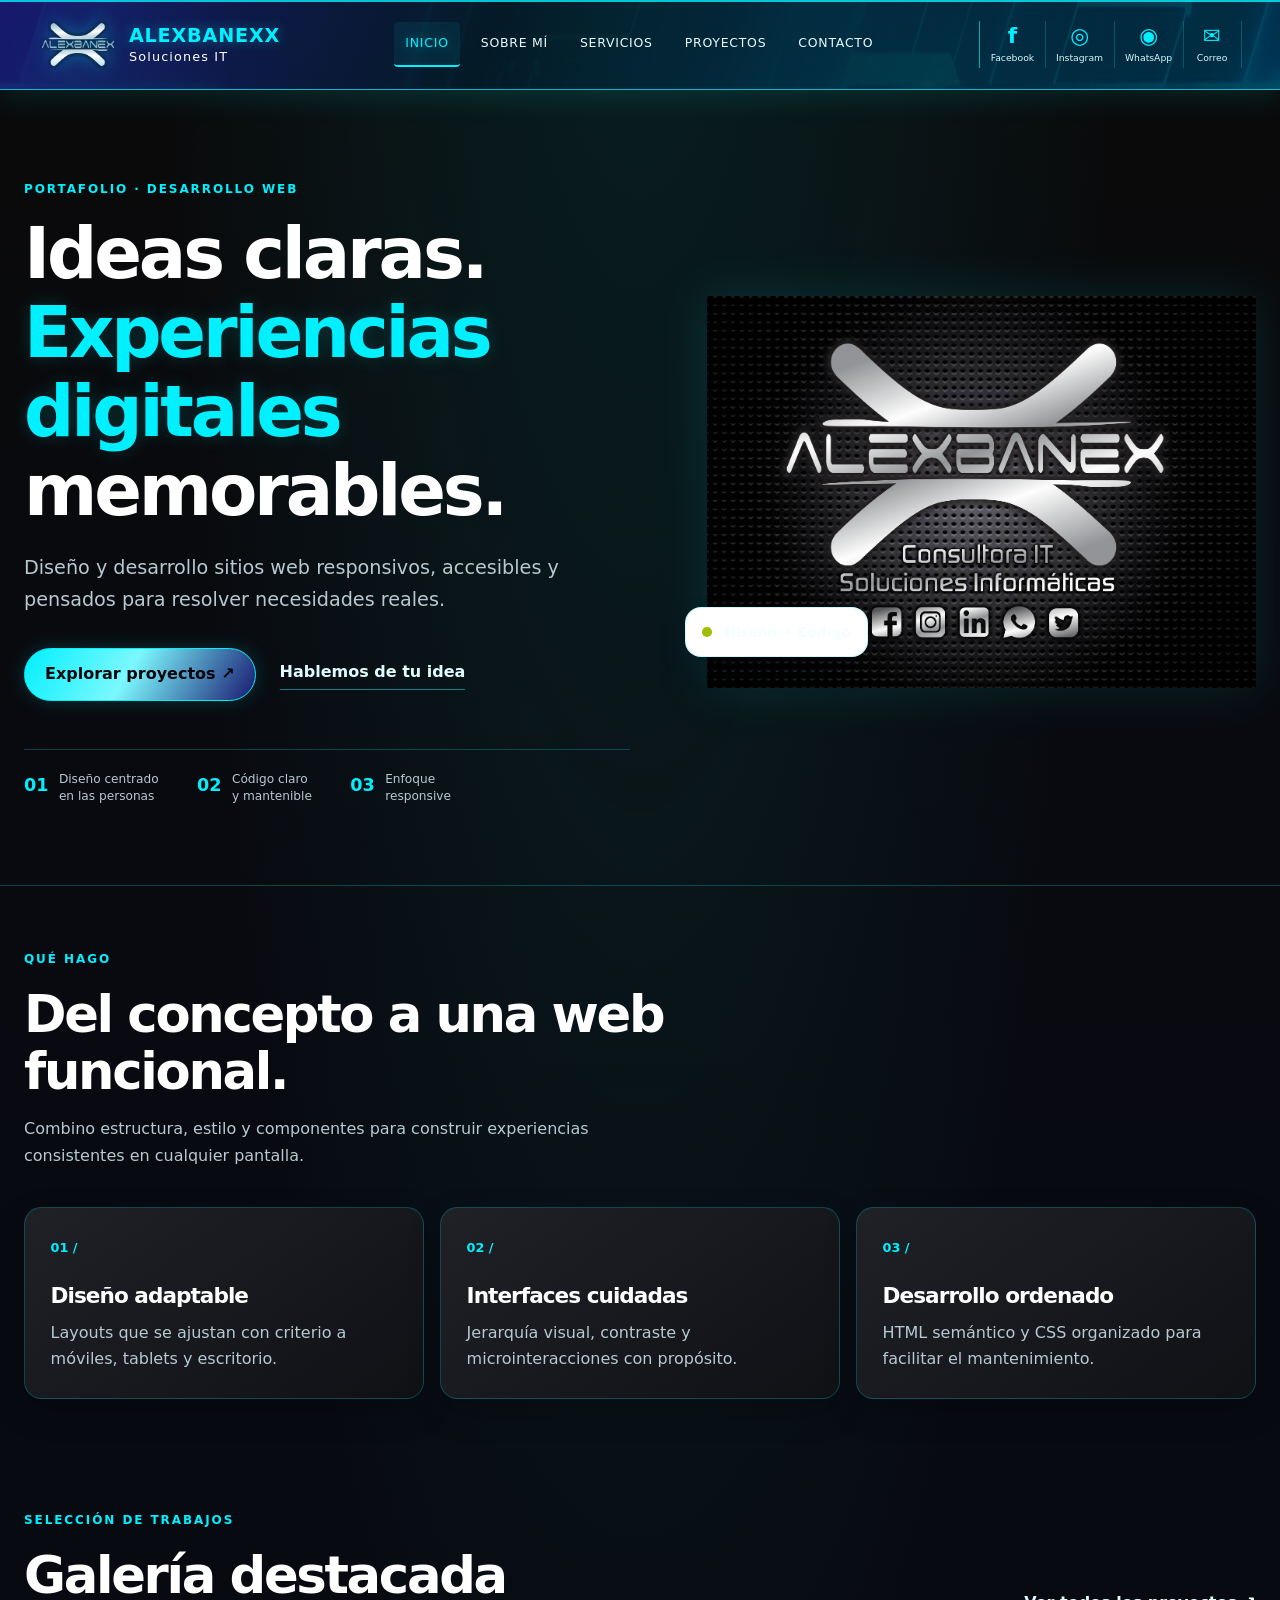
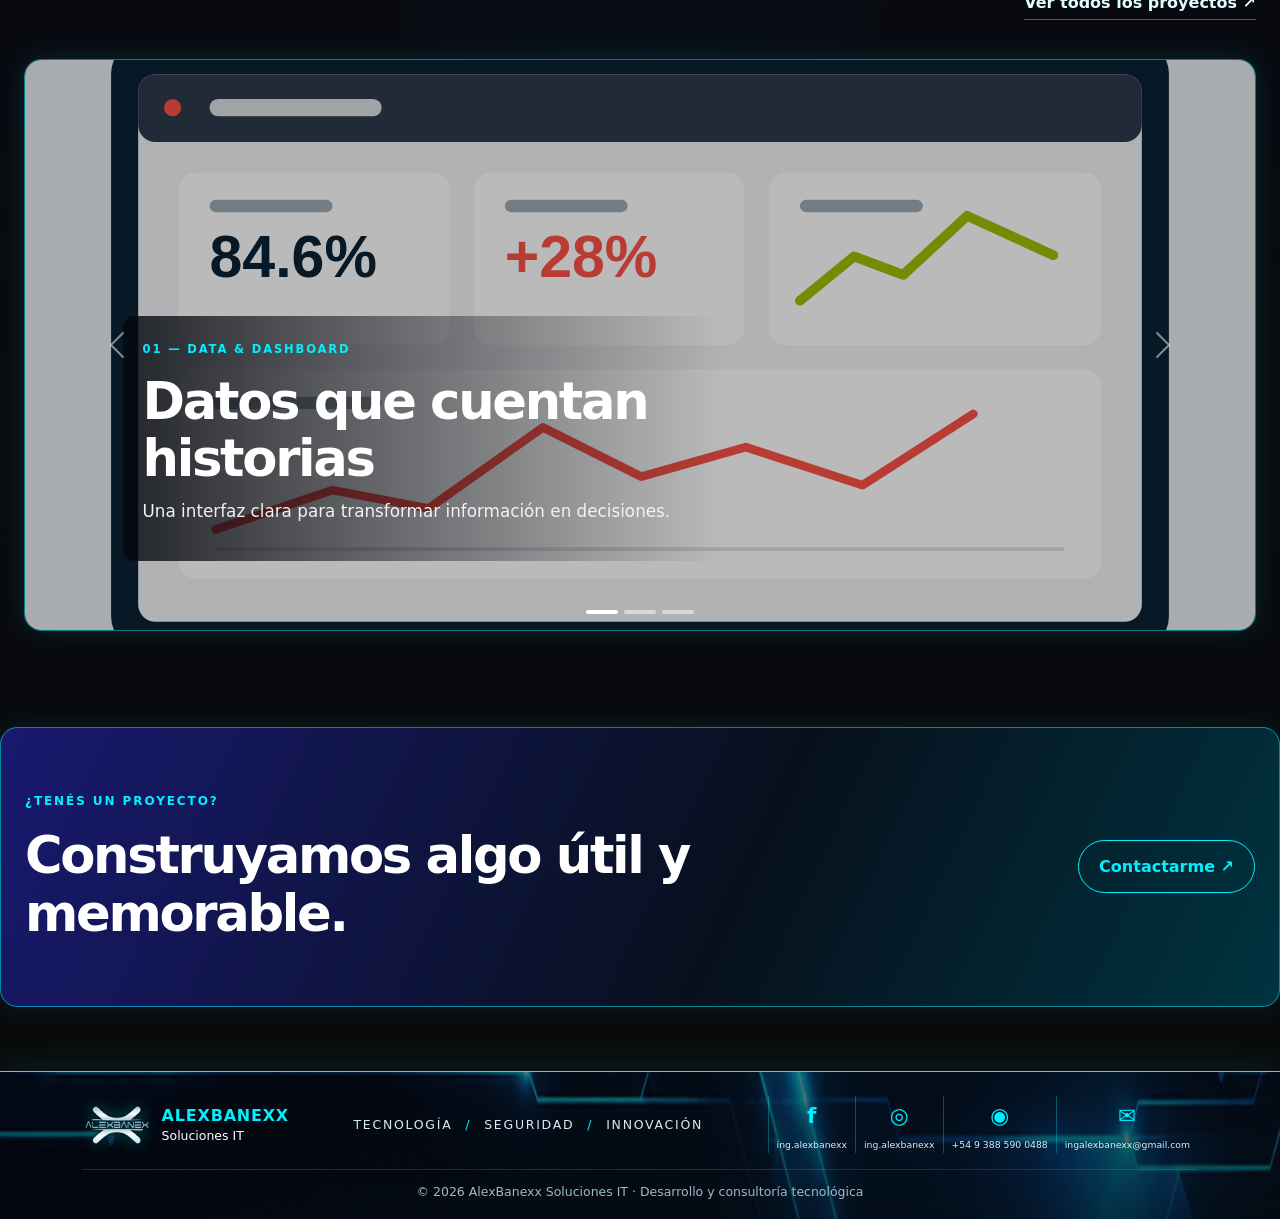
==== index.html @ a8747f6a "Preparacion y revision de archivos para generar ramas de modificaciones" ====
<!doctype html>
<html lang="es">
  <head>
    <meta charset="utf-8" />
    <meta name="viewport" content="width=device-width, initial-scale=1" />
    <meta
      name="description"
      content="AlexBanexx Soluciones IT: desarrollo fullstack, datos, inteligencia artificial, infraestructura y ciberseguridad."
    />
    <title>AlexBanexx Soluciones IT | Portafolio</title>
    <link
      href="https://cdn.jsdelivr.net/npm/bootstrap@5.3.3/dist/css/bootstrap.min.css"
      rel="stylesheet"
    />
    <link rel="icon" type="image/png" href="images/favicon.png" />
    <link rel="stylesheet" href="css/styles.css" />
  </head>
  <body>
    <a class="skip-link" href="#contenido">Saltar al contenido</a>
    <header class="site-header">
      <nav
        class="navbar navbar-expand-xl navbar-dark site-navbar"
        aria-label="Navegación principal"
      >
        <div class="container-fluid header-container">
          <a
            class="navbar-brand brand-lockup"
            href="index.html"
            aria-label="AlexBanexx Soluciones IT, inicio"
          >
            <img
              class="brand-logo"
              src="images/logo-alexbanexx.png"
              alt="Logo AlexBanexx"
            />
            <span class="brand-copy"
              ><strong>AlexBanexx</strong><span>Soluciones IT</span></span
            >
          </a>
          <button
            class="navbar-toggler"
            type="button"
            data-bs-toggle="collapse"
            data-bs-target="#mainNav"
            aria-controls="mainNav"
            aria-expanded="false"
            aria-label="Abrir menú de navegación"
          >
            <span class="navbar-toggler-icon"></span>
          </button>
          <div class="collapse navbar-collapse" id="mainNav">
            <ul class="navbar-nav mx-xl-auto nav-main">
              <li class="nav-item">
                <a class="nav-link active" aria-current="page" href="index.html"
                  >Inicio</a
                >
              </li>
              <li class="nav-item">
                <a class="nav-link" href="pages/sobre-mi.html">Sobre mí</a>
              </li>
              <li class="nav-item">
                <a class="nav-link" href="pages/servicios.html">Servicios</a>
              </li>
              <li class="nav-item">
                <a class="nav-link" href="pages/proyectos.html">Proyectos</a>
              </li>
              <li class="nav-item">
                <a class="nav-link" href="pages/contacto.html">Contacto</a>
              </li>
            </ul>
            <div class="header-social" aria-label="Redes sociales y contacto">
              <a
                href="https://www.facebook.com/ing.alexbanexx"
                target="_blank"
                rel="noopener noreferrer"
                aria-label="Facebook ing.alexbanexx"
                ><span>f</span><small>Facebook</small></a
              >
              <a
                href="https://www.instagram.com/ing.alexbanexx/"
                target="_blank"
                rel="noopener noreferrer"
                aria-label="Instagram ing.alexbanexx"
                ><span>◎</span><small>Instagram</small></a
              >
              <a
                href="https://wa.me/5493885900488"
                target="_blank"
                rel="noopener noreferrer"
                aria-label="WhatsApp +54 9 388 590 0488"
                ><span>◉</span><small>WhatsApp</small></a
              >
              <a
                href="mailto:ingalexbanexx@gmail.com"
                aria-label="Enviar correo a ingalexbanexx@gmail.com"
                ><span>✉</span><small>Correo</small></a
              >
            </div>
          </div>
        </div>
      </nav>
    </header>

    <main id="contenido">
      <section class="hero-grid">
        <div class="hero-copy">
          <p class="eyebrow">PORTAFOLIO · DESARROLLO WEB</p>
          <h1>
            Ideas claras.<br /><span>Experiencias digitales</span> memorables.
          </h1>
          <p class="hero-lead">
            Diseño y desarrollo sitios web responsivos, accesibles y pensados
            para resolver necesidades reales.
          </p>
          <div class="hero-actions">
            <a class="btn btn-accent" href="pages/proyectos.html"
              >Explorar proyectos <span aria-hidden="true">↗</span></a
            >
            <a class="text-link" href="pages/contacto.html"
              >Hablemos de tu idea</a
            >
          </div>
          <div class="hero-stats">
            <div>
              <strong>01</strong
              ><span>Diseño centrado<br />en las personas</span>
            </div>
            <div>
              <strong>02</strong><span>Código claro<br />y mantenible</span>
            </div>
            <div>
              <strong>03</strong><span>Enfoque<br />responsive</span>
            </div>
          </div>
        </div>
        <div class="hero-art">
          <img
            src="./images/ALEXBANEXX.png"
            alt="Ilustración de una computadora con una interfaz web en pantalla"
          />
          <div class="floating-note">
            <span class="note-dot"></span> Diseño + Código
          </div>
        </div>
      </section>

      <section class="section-wrap intro-section">
        <div class="section-heading">
          <p class="eyebrow">QUÉ HAGO</p>
          <h2>Del concepto a una web funcional.</h2>
          <p>
            Combino estructura, estilo y componentes para construir experiencias
            consistentes en cualquier pantalla.
          </p>
        </div>
        <div class="feature-grid">
          <article class="feature-card">
            <span class="feature-number">01 /</span>
            <h3>Diseño adaptable</h3>
            <p>
              Layouts que se ajustan con criterio a móviles, tablets y
              escritorio.
            </p>
          </article>
          <article class="feature-card">
            <span class="feature-number">02 /</span>
            <h3>Interfaces cuidadas</h3>
            <p>
              Jerarquía visual, contraste y microinteracciones con propósito.
            </p>
          </article>
          <article class="feature-card">
            <span class="feature-number">03 /</span>
            <h3>Desarrollo ordenado</h3>
            <p>
              HTML semántico y CSS organizado para facilitar el mantenimiento.
            </p>
          </article>
        </div>
      </section>

      <section class="gallery-section section-wrap">
        <div class="section-heading section-heading-row">
          <div>
            <p class="eyebrow">SELECCIÓN DE TRABAJOS</p>
            <h2>Galería destacada</h2>
          </div>
          <a class="text-link" href="pages/proyectos.html"
            >Ver todos los proyectos ↗</a
          >
        </div>
        <div
          id="projectCarousel"
          class="carousel slide portfolio-carousel"
          data-bs-ride="carousel"
          aria-label="Galería de proyectos"
        >
          <div class="carousel-indicators">
            <button
              type="button"
              data-bs-target="#projectCarousel"
              data-bs-slide-to="0"
              class="active"
              aria-current="true"
              aria-label="Proyecto 1"
            ></button>
            <button
              type="button"
              data-bs-target="#projectCarousel"
              data-bs-slide-to="1"
              aria-label="Proyecto 2"
            ></button>
            <button
              type="button"
              data-bs-target="#projectCarousel"
              data-bs-slide-to="2"
              aria-label="Proyecto 3"
            ></button>
          </div>
          <div class="carousel-inner">
            <div class="carousel-item active">
              <img
                src="images/project-dashboard.svg"
                class="d-block w-100 carousel-art"
                alt="Vista ilustrada de un panel de datos"
              />
              <div class="carousel-caption">
                <span>01 — DATA & DASHBOARD</span>
                <h3>Datos que cuentan historias</h3>
                <p>
                  Una interfaz clara para transformar información en decisiones.
                </p>
              </div>
            </div>
            <div class="carousel-item">
              <img
                src="images/project-commerce.svg"
                class="d-block w-100 carousel-art"
                alt="Vista ilustrada de una tienda digital"
              />
              <div class="carousel-caption">
                <span>02 — E-COMMERCE</span>
                <h3>Una tienda simple y directa</h3>
                <p>Experiencia de compra organizada y adaptable.</p>
              </div>
            </div>
            <div class="carousel-item">
              <img
                src="images/project-institutional.svg"
                class="d-block w-100 carousel-art"
                alt="Vista ilustrada de un sitio institucional"
              />
              <div class="carousel-caption">
                <span>03 — SITIO INSTITUCIONAL</span>
                <h3>Información al alcance</h3>
                <p>Contenido accesible con navegación intuitiva.</p>
              </div>
            </div>
          </div>
          <button
            class="carousel-control-prev"
            type="button"
            data-bs-target="#projectCarousel"
            data-bs-slide="prev"
          >
            <span class="carousel-control-prev-icon" aria-hidden="true"></span
            ><span class="visually-hidden">Anterior</span>
          </button>
          <button
            class="carousel-control-next"
            type="button"
            data-bs-target="#projectCarousel"
            data-bs-slide="next"
          >
            <span class="carousel-control-next-icon" aria-hidden="true"></span
            ><span class="visually-hidden">Siguiente</span>
          </button>
        </div>
      </section>

      <section class="cta-band section-wrap">
        <div>
          <p class="eyebrow">¿TENÉS UN PROYECTO?</p>
          <h2>Construyamos algo útil y memorable.</h2>
        </div>
        <a class="btn btn-light-outline" href="pages/contacto.html"
          >Contactarme <span aria-hidden="true">↗</span></a
        >
      </section>
    </main>
    <footer class="site-footer">
      <div class="footer-circuit" aria-hidden="true"></div>
      <div class="container footer-inner">
        <a class="footer-lockup" href="index.html"
          ><img src="images/logo-alexbanexx.png" alt="" /><span
            ><strong>AlexBanexx</strong><small>Soluciones IT</small></span
          ></a
        >
        <p class="footer-motto">
          TECNOLOGÍA <i>/</i> SEGURIDAD <i>/</i> INNOVACIÓN
        </p>
        <div class="footer-social" aria-label="Redes sociales y contacto">
          <a
            href="https://www.facebook.com/ing.alexbanexx"
            target="_blank"
            rel="noopener noreferrer"
            aria-label="Facebook"
            >f <small>ing.alexbanexx</small></a
          >
          <a
            href="https://www.instagram.com/ing.alexbanexx/"
            target="_blank"
            rel="noopener noreferrer"
            aria-label="Instagram"
            >◎ <small>ing.alexbanexx</small></a
          >
          <a
            href="https://wa.me/5493885900488"
            target="_blank"
            rel="noopener noreferrer"
            aria-label="WhatsApp"
            >◉ <small>+54 9 388 590 0488</small></a
          >
          <a
            href="mailto:ingalexbanexx@gmail.com"
            aria-label="Correo electrónico"
            >✉ <small>ingalexbanexx@gmail.com</small></a
          >
        </div>
        <p class="footer-copy">
          © 2026 AlexBanexx Soluciones IT · Desarrollo y consultoría tecnológica
        </p>
      </div>
    </footer>
    <script src="https://cdn.jsdelivr.net/npm/bootstrap@5.3.3/dist/js/bootstrap.bundle.min.js"></script>
  </body>
</html>
---- css/styles.css ----
/* Pre-entrega Bootstrap + estados interactivos Bootstrap se usa para navbar y componentes; la grilla editorial se conserva en CSS propio. */
:root {
  --ink: #171717;
  --navy: #050505;
  --slate: #292929;
  --accent: #c7c9cc;
  --paper: #f1f1f1;
  --muted: #626262;
  --line: #d2d2d2;
  --white: #fff;
  --radius: 1.25rem;
}
* {
  box-sizing: border-box;
}
html {
  scroll-behavior: smooth;
}
body {
  margin: 0;
  background: var(--paper);
  color: var(--ink);
  font-family:
    Inter,
    system-ui,
    -apple-system,
    "Segoe UI",
    sans-serif;
  line-height: 1.65;
}
a {
  color: inherit;
  text-decoration: none;
  transition:
    color 0.22s ease,
    background-color 0.22s ease,
    border-color 0.22s ease,
    transform 0.22s ease,
    box-shadow 0.22s ease;
}
button,
.btn,
.nav-link,
.project-card,
.feature-card,
.service-card {
  transition:
    color 0.22s ease,
    background-color 0.22s ease,
    border-color 0.22s ease,
    transform 0.22s ease,
    box-shadow 0.22s ease;
}
a:focus-visible,
button:focus-visible,
.btn:focus-visible,
input:focus-visible,
textarea:focus-visible,
select:focus-visible {
  outline: 3px solid var(--accent) !important;
  outline-offset: 4px;
  box-shadow: 0 0 0 0.2rem rgba(190, 192, 195, 0.35) !important;
}
.skip-link {
  position: absolute;
  top: -60px;
  left: 1rem;
  z-index: 2000;
  padding: 0.65rem 1rem;
  background: var(--white);
  color: var(--navy);
  border-radius: 0.5rem;
}
.skip-link:focus {
  top: 1rem;
}
.site-navbar {
  background: var(--navy);
  padding: 0.8rem 0;
  box-shadow: 0 8px 24px rgba(8, 32, 50, 0.12);
}
.brand-mark {
  font-weight: 800;
  letter-spacing: -0.04em;
  color: #fff !important;
  font-size: 1.2rem;
}
.brand-dot {
  display: inline-grid;
  place-items: center;
  width: 2rem;
  height: 2rem;
  margin-right: 0.3rem;
  background: var(--accent);
  border-radius: 0.65rem;
  color: white;
  font-weight: 900;
}
.brand-light {
  font-weight: 400;
  color: #aebdc8;
}
.site-navbar .nav-link {
  color: #d5dee4;
  padding: 0.55rem 0.85rem !important;
  border-radius: 999px;
  font-size: 0.94rem;
}
.site-navbar .nav-link:hover {
  color: #fff;
  background: rgba(255, 255, 255, 0.1);
  transform: translateY(-1px);
}
.site-navbar .nav-link:active {
  background: var(--accent);
  color: #fff;
  transform: scale(0.97);
}
.site-navbar .nav-link.active {
  color: #fff;
  background: rgba(255, 255, 255, 0.13);
}
.navbar-toggler {
  border-color: rgba(255, 255, 255, 0.45);
}
.hero-grid {
  display: grid;
  grid-template-columns: minmax(0, 1.05fr) minmax(280px, 0.95fr);
  gap: clamp(2rem, 6vw, 6rem);
  align-items: center;
  max-width: 1200px;
  margin: auto;
  padding: clamp(3rem, 7vw, 7rem) 1.5rem 5rem;
}
.eyebrow {
  color: var(--accent);
  font-size: 0.75rem;
  letter-spacing: 0.16em;
  font-weight: 800;
  margin: 0 0 1rem;
}
h1,
h2,
h3 {
  font-weight: 750;
  letter-spacing: -0.045em;
  line-height: 1.12;
  color: var(--navy);
}
h1 {
  font-size: clamp(2.7rem, 5.5vw, 5.2rem);
  margin: 0 0 1.35rem;
}
h1 span {
  color: var(--accent);
}
.hero-lead,
.page-lead {
  font-size: clamp(1.05rem, 1.5vw, 1.25rem);
  color: #53616b;
  max-width: 39rem;
}
.hero-actions {
  display: flex;
  align-items: center;
  gap: 1.5rem;
  flex-wrap: wrap;
  margin: 2rem 0 3rem;
}
.btn {
  border-radius: 999px;
  padding: 0.85rem 1.25rem;
  font-weight: 700;
}
.btn-accent {
  background: var(--accent);
  border: 1px solid var(--accent);
  color: #fff;
}
.btn-accent:hover {
  background: var(--navy);
  border-color: var(--navy);
  color: #fff;
  transform: translateY(-2px);
  box-shadow: 0 10px 22px rgba(8, 32, 50, 0.18);
}
.btn-accent:active {
  transform: translateY(1px) scale(0.98);
  background: #d93d35 !important;
  color: #fff !important;
}
.text-link {
  font-weight: 750;
  border-bottom: 1px solid rgba(23, 37, 47, 0.35);
  padding-bottom: 0.2rem;
}
.text-link:hover {
  color: var(--accent);
  border-color: var(--accent);
}
.text-link:active {
  color: var(--navy);
  transform: scale(0.98);
}
.hero-stats {
  display: flex;
  gap: clamp(1rem, 3vw, 2.4rem);
  border-top: 1px solid var(--line);
  padding-top: 1.3rem;
}
.hero-stats div {
  display: flex;
  gap: 0.65rem;
  align-items: flex-start;
}
.hero-stats strong {
  font-size: 1.1rem;
  color: var(--accent);
}
.hero-stats span {
  font-size: 0.76rem;
  line-height: 1.4;
  color: var(--muted);
}
.hero-art {
  position: relative;
}
.hero-art img {
  width: 100%;
  filter: drop-shadow(0 25px 35px rgba(8, 32, 50, 0.12));
}
.floating-note {
  position: absolute;
  bottom: 8%;
  left: -4%;
  background: white;
  border: 1px solid var(--line);
  border-radius: 1rem;
  padding: 0.8rem 1rem;
  box-shadow: 0 12px 30px rgba(8, 32, 50, 0.1);
  font-size: 0.85rem;
  font-weight: 750;
}
.note-dot {
  display: inline-block;
  width: 0.6rem;
  height: 0.6rem;
  border-radius: 50%;
  background: #a1be02;
  margin-right: 0.5rem;
}
.section-wrap {
  max-width: 1200px;
  margin: 0 auto;
  padding: 4rem 1.5rem;
}
.intro-section {
  border-top: 1px solid var(--line);
}
.section-heading {
  max-width: 690px;
  margin-bottom: 2.4rem;
}
.section-heading h2,
.cta-band h2 {
  font-size: clamp(2rem, 4vw, 3.3rem);
  margin-bottom: 1rem;
}
.section-heading > p:last-child {
  color: var(--muted);
  max-width: 38rem;
}
.feature-grid {
  display: grid;
  grid-template-columns: repeat(3, minmax(0, 1fr));
  gap: 1rem;
}
.feature-card,
.service-card {
  background: #fff;
  border: 1px solid var(--line);
  border-radius: var(--radius);
  padding: 1.6rem;
}
.feature-card:hover,
.service-card:hover {
  transform: translateY(-5px);
  box-shadow: 0 16px 32px rgba(8, 32, 50, 0.09);
  border-color: rgba(252, 79, 70, 0.45);
}
.feature-card:active,
.service-card:active,
.project-card:active {
  transform: scale(0.99);
}
.feature-number {
  font-size: 0.8rem;
  color: var(--accent);
  font-weight: 800;
}
.feature-card h3 {
  font-size: 1.35rem;
  margin: 1.5rem 0 0.7rem;
}
.feature-card p,
.service-card p,
.project-card p {
  color: var(--muted);
  margin-bottom: 0;
}
.gallery-section {
  padding-top: 3rem;
}
.section-heading-row {
  display: flex;
  align-items: end;
  justify-content: space-between;
  gap: 2rem;
  max-width: none;
}
.portfolio-carousel {
  overflow: hidden;
  border-radius: var(--radius);
  background: var(--navy);
  box-shadow: 0 18px 40px rgba(8, 32, 50, 0.13);
}
.carousel-art {
  height: clamp(320px, 48vw, 570px);
  object-fit: cover;
  opacity: 0.72;
}
.carousel-caption {
  left: 8%;
  right: 8%;
  bottom: 12%;
  text-align: left;
  max-width: 600px;
}
.carousel-caption span {
  font-size: 0.72rem;
  letter-spacing: 0.16em;
  font-weight: 800;
  color: #ffaaa4;
}
.carousel-caption h3 {
  font-size: clamp(1.8rem, 4vw, 3.6rem);
  color: #fff;
  margin: 0.7rem 0;
}
.carousel-caption p {
  font-size: 1.05rem;
  color: #f0f3f5;
}
.carousel-indicators [data-bs-target] {
  width: 2rem;
  height: 0.25rem;
  border: 0;
  border-radius: 2rem;
}
.cta-band {
  display: flex;
  justify-content: space-between;
  align-items: center;
  gap: 2rem;
  margin-top: 2rem;
  margin-bottom: 4rem;
  background: var(--navy);
  border-radius: var(--radius);
  color: #fff;
}
.cta-band h2 {
  color: #fff;
  max-width: 700px;
  margin-bottom: 0;
}
.cta-band .eyebrow {
  color: #ffaaa4;
}
.btn-light-outline {
  border: 1px solid rgba(255, 255, 255, 0.65);
  color: #fff;
  white-space: nowrap;
}
.btn-light-outline:hover {
  background: #fff;
  color: var(--navy);
  transform: translateY(-2px);
}
.btn-light-outline:active {
  transform: scale(0.97);
}
.site-footer {
  background: #061925;
  color: #b9c5cc;
  padding: 1.7rem 0;
}
.footer-inner {
  display: flex;
  align-items: center;
  justify-content: space-between;
  gap: 1rem;
  flex-wrap: wrap;
}
.footer-inner p {
  font-size: 0.78rem;
  margin: 0;
}
.footer-brand {
  font-weight: 800;
  color: #fff;
}
.footer-brand span {
  font-weight: 400;
  color: #9aabb5;
}
.page-hero {
  background: var(--navy);
  padding: clamp(3rem, 7vw, 6rem) 0;
  color: #fff;
}
.page-hero h1 {
  color: #fff;
  font-size: clamp(2.6rem, 5.5vw, 4.7rem);
}
.page-hero .page-lead {
  color: #c4d0d7;
  max-width: 650px;
}
.page-content {
  padding-top: 3.5rem;
  padding-bottom: 5rem;
}
.about-layout {
  display: grid;
  grid-template-columns: minmax(0, 0.9fr) minmax(0, 1.1fr);
  gap: clamp(2rem, 6vw, 5rem);
  align-items: center;
}
.about-visual {
  background: #e5e9eb;
  border-radius: var(--radius);
  padding: 1rem;
}
.about-visual img {
  width: 100%;
}
.about-layout h2,
.contact-layout h2,
.process-panel h2 {
  font-size: clamp(2rem, 3.5vw, 3rem);
  margin-bottom: 1rem;
}
.about-layout p {
  color: var(--muted);
}
.check-list {
  padding-left: 1.2rem;
  margin: 1.5rem 0 2rem;
}
.check-list li {
  margin: 0.65rem 0;
  padding-left: 0.3rem;
}
.check-list li::marker {
  color: var(--accent);
}
.projects-grid {
  display: grid;
  grid-template-columns: repeat(3, minmax(0, 1fr));
  gap: 1.2rem;
}
.project-card {
  background: #fff;
  border: 1px solid var(--line);
  border-radius: var(--radius);
  overflow: hidden;
}
.project-card:hover {
  transform: translateY(-6px);
  box-shadow: 0 18px 34px rgba(8, 32, 50, 0.12);
  border-color: rgba(252, 79, 70, 0.5);
}
.project-card > img {
  display: block;
  width: 100%;
  aspect-ratio: 1.45;
  object-fit: cover;
  background: #dfe5e8;
}
.project-card-body {
  padding: 1.35rem;
}
.project-tag {
  font-size: 0.7rem;
  text-transform: uppercase;
  letter-spacing: 0.12em;
  color: var(--accent);
  font-weight: 800;
}
.project-card h2 {
  font-size: 1.4rem;
  margin: 0.7rem 0;
}
.project-card p {
  margin-bottom: 1.2rem;
}
.btn-outline-accent {
  border: 1px solid var(--accent);
  color: var(--accent);
  padding: 0.65rem 1rem;
}
.btn-outline-accent:hover {
  background: var(--accent);
  color: white;
  transform: translateY(-2px);
}
.btn-outline-accent:active {
  transform: scale(0.97);
  background: var(--navy) !important;
}
.custom-modal {
  border: 0;
  border-radius: 1rem;
  overflow: hidden;
}
.custom-modal .modal-header,
.custom-modal .modal-footer {
  border-color: var(--line);
}
.custom-modal .modal-title {
  color: var(--navy);
  font-weight: 800;
}
.services-grid {
  display: grid;
  grid-template-columns: repeat(3, minmax(0, 1fr));
  gap: 1.2rem;
}
.service-icon {
  display: grid;
  place-items: center;
  width: 3.3rem;
  height: 3.3rem;
  border-radius: 1rem;
  background: #fff0ef;
  color: var(--accent);
  font-size: 1.6rem;
  font-weight: 800;
}
.service-card h2 {
  font-size: 1.5rem;
  margin: 1.4rem 0 0.8rem;
}
.service-card p {
  margin-bottom: 1.4rem;
}
.process-panel {
  margin-top: 3rem;
  padding: clamp(1.5rem, 4vw, 3rem);
  background: #e6eaec;
  border-radius: var(--radius);
}
.process-grid {
  display: grid;
  grid-template-columns: repeat(4, minmax(0, 1fr));
  gap: 1rem;
  margin-top: 2rem;
}
.process-grid > div {
  border-top: 2px solid var(--accent);
  padding-top: 1rem;
}
.process-grid strong {
  color: var(--accent);
}
.process-grid h3 {
  font-size: 1.2rem;
  margin: 0.7rem 0;
}
.process-grid p {
  font-size: 0.9rem;
  color: var(--muted);
}
.contact-layout {
  display: grid;
  grid-template-columns: 0.8fr 1.2fr;
  gap: clamp(2rem, 6vw, 5rem);
  align-items: start;
}
.contact-info > p {
  color: var(--muted);
}
.contact-detail {
  display: flex;
  gap: 1rem;
  align-items: flex-start;
  border-top: 1px solid var(--line);
  padding: 1rem 0;
}
.contact-detail > span {
  color: var(--accent);
  font-weight: 800;
}
.contact-detail strong {
  color: var(--navy);
}
.contact-detail p {
  margin: 0.2rem 0;
  color: var(--muted);
}
.small-note {
  font-size: 0.8rem;
  border-left: 3px solid var(--accent);
  padding-left: 0.8rem;
  margin-top: 2rem;
}
.contact-form {
  padding: clamp(1.2rem, 3vw, 2rem);
  background: #fff;
  border: 1px solid var(--line);
  border-radius: var(--radius);
}
.form-label {
  font-weight: 750;
  color: var(--navy);
}
.form-control,
.form-select {
  border-color: #cbd3d8;
  border-radius: 0.7rem;
  padding: 0.75rem 0.85rem;
  background-color: #fbfcfc;
}
.form-control:focus,
.form-select:focus {
  border-color: var(--accent);
}
@media (max-width: 900px) {
  .hero-grid {
    grid-template-columns: 1fr;
    gap: 2rem;
  }
  .hero-art {
    max-width: 650px;
    margin: 0 auto;
  }
  .hero-copy {
    max-width: 760px;
  }
  .projects-grid,
  .services-grid {
    grid-template-columns: repeat(2, minmax(0, 1fr));
  }
  .projects-grid .project-card:last-child {
    grid-column: span 2;
  }
  .about-layout,
  .contact-layout {
    grid-template-columns: 1fr;
  }
  .about-visual {
    max-width: 600px;
  }
  .process-grid {
    grid-template-columns: repeat(2, minmax(0, 1fr));
  }
}
@media (max-width: 600px) {
  .hero-grid {
    padding-top: 3rem;
    padding-bottom: 3rem;
  }
  .hero-stats {
    gap: 0.8rem;
  }
  .hero-stats div {
    display: block;
  }
  .hero-stats span {
    display: block;
    margin-top: 0.3rem;
  }
  .section-wrap {
    padding: 3rem 1.1rem;
  }
  .feature-grid,
  .projects-grid,
  .services-grid {
    grid-template-columns: 1fr;
  }
  .projects-grid .project-card:last-child {
    grid-column: auto;
  }
  .section-heading-row,
  .cta-band {
    align-items: flex-start;
    flex-direction: column;
  }
  .carousel-art {
    height: 390px;
  }
  .carousel-caption {
    bottom: 12%;
    left: 10%;
    right: 10%;
  }
  .carousel-caption p {
    font-size: 0.9rem;
  }
  .footer-inner {
    align-items: flex-start;
    flex-direction: column;
  }
  .page-content {
    padding-top: 2rem;
    padding-bottom: 3rem;
  }
  .process-grid {
    grid-template-columns: 1fr 1fr;
  }
}
@media (prefers-reduced-motion: reduce) {
  html {
    scroll-behavior: auto;
  }
  *,
  *::before,
  *::after {
    transition: none !important;
    animation: none !important;
  }
}

/* Identidad AlexBanexx Soluciones IT */
.brand-dot {
  background: linear-gradient(145deg, #f5f5f5, #777);
  color: #050505;
}
.brand-light {
  color: #c7c9cc;
}
.site-navbar {
  background: rgba(5, 5, 5, 0.97);
}
.btn-accent {
  background: linear-gradient(135deg, #e5e5e5, #929292);
  border-color: #aaa;
  color: #080808;
}
.btn-accent:hover,
.btn-accent:active {
  background: #fff;
  color: #000;
}
.eyebrow,
.service-icon,
.process-grid strong {
  color: #555;
}
.page-hero h1 span {
  color: #777;
}
.service-card {
  border-top: 3px solid #a8a8a8;
}
.about-photo {
  width: 100%;
  height: 100%;
  max-height: 560px;
  object-fit: cover;
  object-position: center 25%;
  border-radius: 1.25rem;
  box-shadow: 0 1.2rem 3rem rgba(0, 0, 0, 0.2);
}
.about-visual {
  overflow: hidden;
  border-radius: 1.25rem;
  background: #111;
}
.category-block {
  margin: 2.5rem 0;
}
.category-title {
  font-size: clamp(1.3rem, 2vw, 1.8rem);
  margin-bottom: 1rem;
  padding-bottom: 0.65rem;
  border-bottom: 1px solid var(--line);
}
.skills-grid {
  display: grid;
  grid-template-columns: repeat(3, minmax(0, 1fr));
  gap: 1rem;
}
.skill-card {
  height: 100%;
  padding: 1.25rem;
  border: 1px solid var(--line);
  border-radius: 1rem;
  background: #fff;
  box-shadow: 0 0.5rem 1.5rem rgba(0, 0, 0, 0.045);
}
.skill-card h3 {
  font-size: 1.05rem;
  margin: 0.2rem 0 0.5rem;
}
.skill-card p {
  font-size: 0.94rem;
  color: var(--muted);
  margin: 0;
}
@media (max-width: 767px) {
  .skills-grid {
    grid-template-columns: 1fr;
  }
  .about-photo {
    max-height: 460px;
  }
}

/* ===== AlexBanexx Soluciones IT · identidad neon futurista ===== */
:root {
  --ink: #f5fdff;
  --navy: #0a0a0a;
  --slate: #2a2a2a;
  --accent: #00f0ff;
  --paper: #0a0a0a;
  --muted: #b7c9d1;
  --line: rgba(0, 240, 255, 0.24);
  --white: #fff;
  --radius: 1.1rem;
  --electric: #00f0ff;
  --midnight: #191970;
}
html,
body {
  background: #0a0a0a;
  color: #f5fdff;
}
body {
  background-image:
    radial-gradient(
      ellipse at 50% -25%,
      rgba(0, 240, 255, 0.11),
      transparent 55%
    ),
    linear-gradient(180deg, #0a0a0a, #080a12 48%, #0a0a0a);
}
a {
  color: #dffcff;
}
a:hover {
  color: var(--electric);
}
.site-header {
  position: relative;
  z-index: 1020;
  background: #070a12;
  background-image:
    linear-gradient(
      110deg,
      rgba(25, 25, 112, 0.92),
      rgba(4, 13, 25, 0.98) 38%,
      rgba(0, 50, 75, 0.88)
    ),
    url("../images/header-circuit.jpg");
  background-size: cover;
  background-position: center;
  border-bottom: 1px solid rgba(0, 240, 255, 0.75);
  box-shadow: 0 7px 30px rgba(0, 240, 255, 0.12);
}
.site-header:before {
  content: "";
  position: absolute;
  inset: 0;
  pointer-events: none;
  background: linear-gradient(
    90deg,
    transparent,
    rgba(0, 240, 255, 0.08),
    transparent
  );
  border-top: 2px solid rgba(0, 240, 255, 0.8);
}
.site-navbar {
  position: relative;
  background: transparent;
  padding: 0.55rem 0;
  box-shadow: none;
}
.header-container {
  padding-left: clamp(1rem, 3vw, 3.2rem);
  padding-right: clamp(1rem, 3vw, 3.2rem);
  gap: 1rem;
}
.brand-lockup {
  display: flex;
  align-items: center;
  gap: 0.7rem;
  margin-right: 1rem;
  white-space: nowrap;
}
.brand-logo {
  display: block;
  width: clamp(58px, 6.2vw, 88px);
  height: clamp(42px, 4.8vw, 64px);
  object-fit: contain;
  filter: drop-shadow(0 0 9px rgba(0, 240, 255, 0.4));
}
.brand-copy {
  display: flex;
  flex-direction: column;
  line-height: 1.02;
  letter-spacing: 0.04em;
}
.brand-copy strong {
  font-size: clamp(0.95rem, 1.5vw, 1.45rem);
  color: #00f0ff;
  text-transform: uppercase;
  text-shadow: 0 0 13px rgba(0, 240, 255, 0.4);
}
.brand-copy span {
  font-size: clamp(0.75rem, 1vw, 1rem);
  color: #fff;
  letter-spacing: 0.09em;
  margin-top: 0.3rem;
}
.nav-main {
  gap: clamp(0.1rem, 0.7vw, 0.7rem);
  align-items: center;
}
.site-navbar .nav-link {
  color: #e7fbff;
  padding: 0.7rem 0.72rem !important;
  border-radius: 0.25rem;
  text-transform: uppercase;
  font-size: 0.78rem;
  letter-spacing: 0.06em;
  border-bottom: 2px solid transparent;
}
.site-navbar .nav-link:hover,
.site-navbar .nav-link.active {
  color: var(--electric);
  background: rgba(0, 240, 255, 0.07);
  border-bottom-color: var(--electric);
  text-shadow: 0 0 12px rgba(0, 240, 255, 0.45);
}
.site-navbar .nav-link:active {
  background: var(--electric);
  color: #000;
}
.navbar-toggler {
  border: 1px solid var(--electric);
  box-shadow: 0 0 12px rgba(0, 240, 255, 0.16);
}
.navbar-toggler:focus {
  box-shadow: 0 0 0 0.2rem rgba(0, 240, 255, 0.22);
}
.header-social {
  display: flex;
  align-items: stretch;
  gap: 0;
  border-left: 1px solid rgba(0, 240, 255, 0.65);
  margin-left: 0.8rem;
}
.header-social a {
  min-width: 58px;
  display: flex;
  flex-direction: column;
  align-items: center;
  justify-content: center;
  gap: 0.15rem;
  padding: 0.2rem 0.65rem;
  border-right: 1px solid rgba(0, 240, 255, 0.23);
  color: var(--electric);
  text-decoration: none;
}
.header-social a span {
  font-size: 1.35rem;
  font-weight: 800;
  line-height: 1.1;
}
.header-social a small {
  font-size: 0.58rem;
  color: #d8f8fc;
  white-space: nowrap;
}
.header-social a:hover {
  background: rgba(0, 240, 255, 0.1);
  text-shadow: 0 0 10px var(--electric);
  transform: translateY(-2px);
}
.skip-link {
  background: var(--electric);
  color: #000;
}
.hero-grid {
  max-width: 1320px;
}
.eyebrow,
.feature-number,
.project-tag {
  color: var(--electric);
}
h1,
h2,
h3 {
  color: #fff;
}
h1 span {
  color: var(--electric);
  text-shadow: 0 0 18px rgba(0, 240, 255, 0.18);
}
.hero-lead,
.page-lead,
.section-heading > p:last-child {
  color: #b7c9d1;
}
.hero-stats {
  border-color: var(--line);
}
.hero-stats strong {
  color: var(--electric);
}
.hero-stats span {
  color: #b7c9d1;
}
.hero-art img {
  filter: drop-shadow(0 0 26px rgba(0, 240, 255, 0.12));
}
.btn-accent {
  background: linear-gradient(120deg, #00f0ff, #7cf8ff 45%, #191970);
  border: 1px solid #00f0ff;
  color: #05070a;
  box-shadow: 0 0 20px rgba(0, 240, 255, 0.18);
}
.btn-accent:hover,
.btn-accent:focus {
  background: #fff;
  border-color: #fff;
  color: #05070a;
  box-shadow: 0 0 22px rgba(0, 240, 255, 0.32);
}
.btn-accent:active {
  background: #00f0ff !important;
  color: #000 !important;
}
.text-link {
  border-color: rgba(0, 240, 255, 0.5);
}
.text-link:hover {
  color: var(--electric);
  border-color: var(--electric);
}
.section-wrap {
  max-width: 1320px;
}
.intro-section {
  border-top-color: var(--line);
}
.feature-card,
.service-card,
.skill-card,
.project-card,
.contact-form {
  background: linear-gradient(145deg, #202126, #101115);
  border: 1px solid rgba(0, 240, 255, 0.22);
  color: #f4fdff;
  box-shadow: 0 12px 32px rgba(0, 0, 0, 0.24);
}
.feature-card:hover,
.service-card:hover,
.project-card:hover,
.skill-card:hover {
  border-color: var(--electric);
  box-shadow: 0 0 26px rgba(0, 240, 255, 0.12);
  background: linear-gradient(145deg, #222a30, #101115);
}
.feature-card p,
.service-card p,
.project-card p,
.skill-card p,
.about-layout p,
.contact-info > p {
  color: #b7c9d1;
}
.feature-card h3,
.service-card h2,
.skill-card h3,
.project-card h2 {
  color: #fff;
}
.portfolio-carousel {
  border: 1px solid rgba(0, 240, 255, 0.5);
  box-shadow: 0 0 30px rgba(0, 240, 255, 0.12);
}
.carousel-caption span {
  color: var(--electric);
}
.carousel-caption {
  background: linear-gradient(90deg, rgba(5, 8, 15, 0.82), transparent);
  padding: 1.2rem;
  border-radius: 0.7rem;
}
.cta-band {
  background: linear-gradient(115deg, #191970, #07111d 58%, #003340);
  border: 1px solid rgba(0, 240, 255, 0.5);
  box-shadow: 0 0 28px rgba(0, 240, 255, 0.1);
}
.cta-band .eyebrow {
  color: var(--electric);
}
.btn-light-outline {
  border-color: var(--electric);
  color: var(--electric);
}
.btn-light-outline:hover {
  background: var(--electric);
  color: #000;
}
.page-hero {
  background: linear-gradient(115deg, #191970, #080b13 65%, #00343d);
  border-bottom: 1px solid rgba(0, 240, 255, 0.4);
}
.page-hero h1 span {
  color: var(--electric);
}
.page-hero .page-lead {
  color: #d3e8ed;
}
.about-visual {
  background: #11151c;
  border: 1px solid rgba(0, 240, 255, 0.4);
  box-shadow: 0 0 28px rgba(0, 240, 255, 0.1);
}
.about-photo {
  box-shadow: 0 0 25px rgba(0, 240, 255, 0.15);
}
.check-list li::marker {
  color: var(--electric);
}
.category-title {
  border-color: var(--line);
}
.service-icon {
  background: rgba(0, 240, 255, 0.09);
  border: 1px solid rgba(0, 240, 255, 0.4);
  color: var(--electric);
}
.process-panel {
  background: linear-gradient(135deg, #191970, #17191f);
  border: 1px solid rgba(0, 240, 255, 0.25);
}
.process-grid > div {
  border-color: var(--electric);
}
.process-grid strong {
  color: var(--electric);
}
.process-grid p {
  color: #c2d0d8;
}
.btn-outline-accent {
  border-color: var(--electric);
  color: var(--electric);
}
.btn-outline-accent:hover {
  background: var(--electric);
  color: #000;
}
.contact-detail {
  border-color: var(--line);
}
.contact-detail > span {
  color: var(--electric);
}
.contact-detail strong {
  color: #fff;
}
.contact-detail p {
  color: #b7c9d1;
}
.small-note {
  border-color: var(--electric);
}
.form-label {
  color: #fff;
}
.form-control,
.form-select {
  background: #0d1017;
  color: #fff;
  border-color: #3b555d;
}
.form-control::placeholder {
  color: #849ca4;
}
.form-control:focus,
.form-select:focus {
  background: #0d1017;
  color: #fff;
  border-color: var(--electric);
  box-shadow: 0 0 0 0.2rem rgba(0, 240, 255, 0.13);
}
.site-footer {
  position: relative;
  overflow: hidden;
  background: linear-gradient(110deg, #050812, #07111d 55%, #06131c);
  color: #d7edf2;
  padding: 1.5rem 0 1rem;
  border-top: 1px solid var(--electric);
  box-shadow: 0 -8px 30px rgba(0, 240, 255, 0.08);
}
.footer-circuit {
  position: absolute;
  inset: 0;
  background-image:
    linear-gradient(rgba(5, 10, 18, 0.15), rgba(5, 10, 18, 0.55)),
    url("../images/footer-circuit.jpg");
  background-size: cover;
  background-position: center;
  opacity: 0.5;
  pointer-events: none;
}
.footer-inner {
  position: relative;
  display: grid;
  grid-template-columns: auto 1fr auto;
  align-items: center;
  gap: 1rem 2rem;
}
.footer-lockup {
  display: flex;
  align-items: center;
  gap: 0.6rem;
  color: #fff;
}
.footer-lockup img {
  width: 70px;
  height: 50px;
  object-fit: contain;
  filter: drop-shadow(0 0 7px rgba(0, 240, 255, 0.35));
}
.footer-lockup span {
  display: flex;
  flex-direction: column;
  line-height: 1.05;
}
.footer-lockup strong {
  font-size: 1rem;
  letter-spacing: 0.05em;
  color: var(--electric);
  text-transform: uppercase;
}
.footer-lockup small {
  font-size: 0.78rem;
  margin-top: 0.25rem;
}
.footer-motto {
  margin: 0;
  text-align: center;
  font-size: 0.75rem;
  letter-spacing: 0.14em;
  white-space: nowrap;
}
.footer-motto i {
  font-style: normal;
  color: var(--electric);
  padding: 0 0.45rem;
}
.footer-social {
  display: flex;
  align-items: stretch;
}
.footer-social a {
  display: flex;
  flex-direction: column;
  align-items: center;
  justify-content: center;
  gap: 0.2rem;
  min-width: 72px;
  padding: 0.1rem 0.5rem;
  border-left: 1px solid rgba(0, 240, 255, 0.3);
  font-size: 1.35rem;
  font-weight: 800;
  color: var(--electric);
}
.footer-social a small {
  font-size: 0.58rem;
  font-weight: 400;
  color: #d7edf2;
  white-space: nowrap;
}
.footer-social a:hover {
  background: rgba(0, 240, 255, 0.1);
  text-shadow: 0 0 10px var(--electric);
}
.footer-copy {
  grid-column: 1/-1;
  text-align: center;
  margin: 0;
  padding-top: 0.75rem;
  border-top: 1px solid rgba(0, 240, 255, 0.2);
  font-size: 0.72rem;
  color: #9ebac3;
}
@media (max-width: 1199px) {
  .header-social {
    border-left: 0;
    border-top: 1px solid rgba(0, 240, 255, 0.3);
    margin: 0.7rem 0 0;
    padding-top: 0.7rem;
    justify-content: flex-start;
  }
  .header-social a {
    min-width: 80px;
  }
  .nav-main {
    align-items: stretch;
  }
  .site-navbar .nav-link {
    padding: 0.65rem 0.4rem !important;
  }
  .footer-inner {
    grid-template-columns: 1fr auto;
  }
  .footer-motto {
    grid-column: 1/-1;
    grid-row: 2;
  }
  .footer-social {
    justify-content: flex-end;
  }
}
@media (max-width: 700px) {
  .brand-logo {
    width: 54px;
    height: 43px;
  }
  .brand-copy strong {
    font-size: 0.92rem;
  }
  .brand-copy span {
    font-size: 0.73rem;
  }
  .header-container {
    padding-left: 1rem;
    padding-right: 1rem;
  }
  .header-social {
    display: grid;
    grid-template-columns: repeat(2, minmax(0, 1fr));
    width: 100%;
  }
  .header-social a {
    flex-direction: row;
    justify-content: flex-start;
    border-bottom: 1px solid rgba(0, 240, 255, 0.18);
    padding: 0.45rem 0.6rem;
  }
  .header-social a span {
    width: 1.6rem;
    text-align: center;
  }
  .header-social a small {
    font-size: 0.68rem;
  }
  .footer-inner {
    grid-template-columns: 1fr;
    justify-items: center;
  }
  .footer-motto {
    grid-column: auto;
    grid-row: auto;
    white-space: normal;
    line-height: 1.8;
  }
  .footer-social {
    display: grid;
    grid-template-columns: repeat(2, minmax(0, 1fr));
    width: 100%;
  }
  .footer-social a {
    border: 1px solid rgba(0, 240, 255, 0.2);
    padding: 0.5rem;
  }
  .footer-social a small {
    white-space: normal;
    text-align: center;
  }
  .footer-copy {
    grid-column: auto;
    width: 100%;
  }
  .page-hero {
    padding: 3rem 0;
  }
  .carousel-caption {
    left: 5%;
    right: 5%;
    bottom: 10%;
    padding: 0.7rem;
  }
  .carousel-caption h3 {
    font-size: 1.7rem;
  }
  .carousel-caption p {
    font-size: 0.85rem;
  }
}
@media (prefers-reduced-motion: reduce) {
  .site-header:before {
    display: none;
  }
}
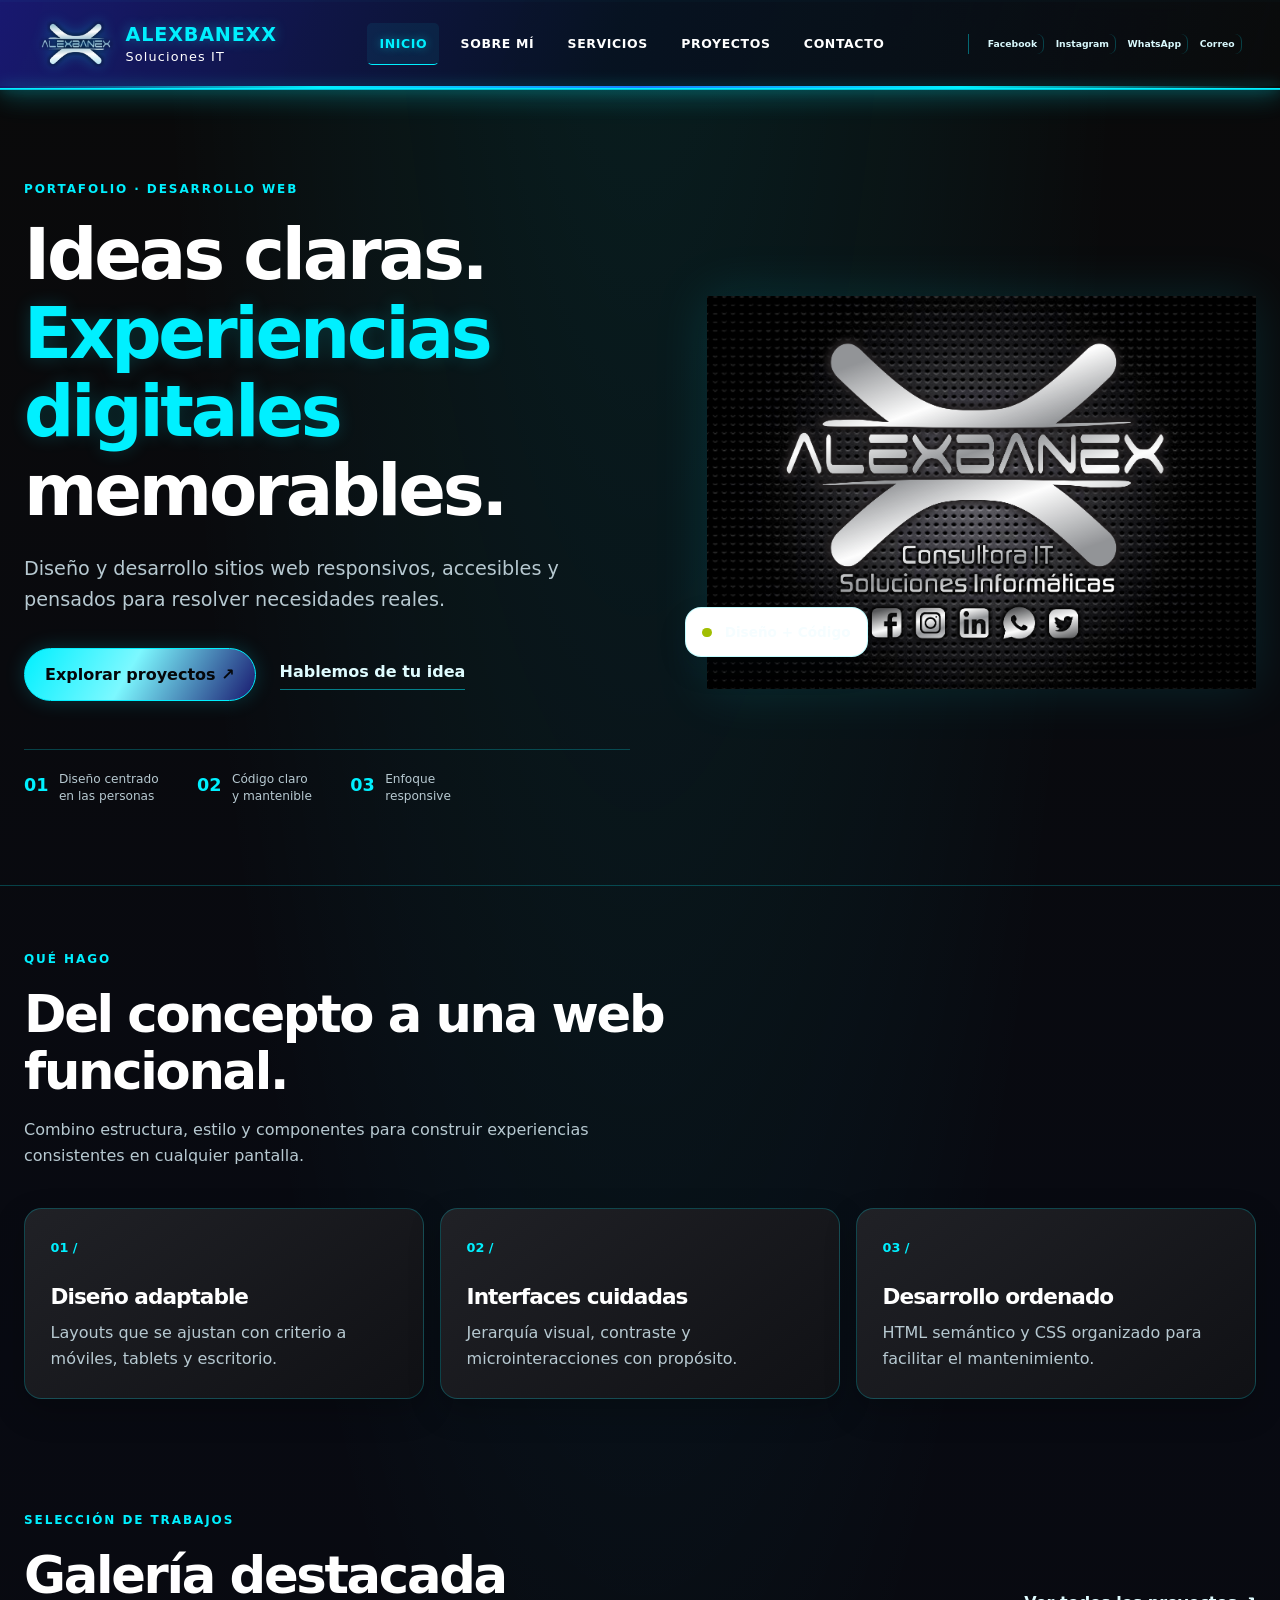
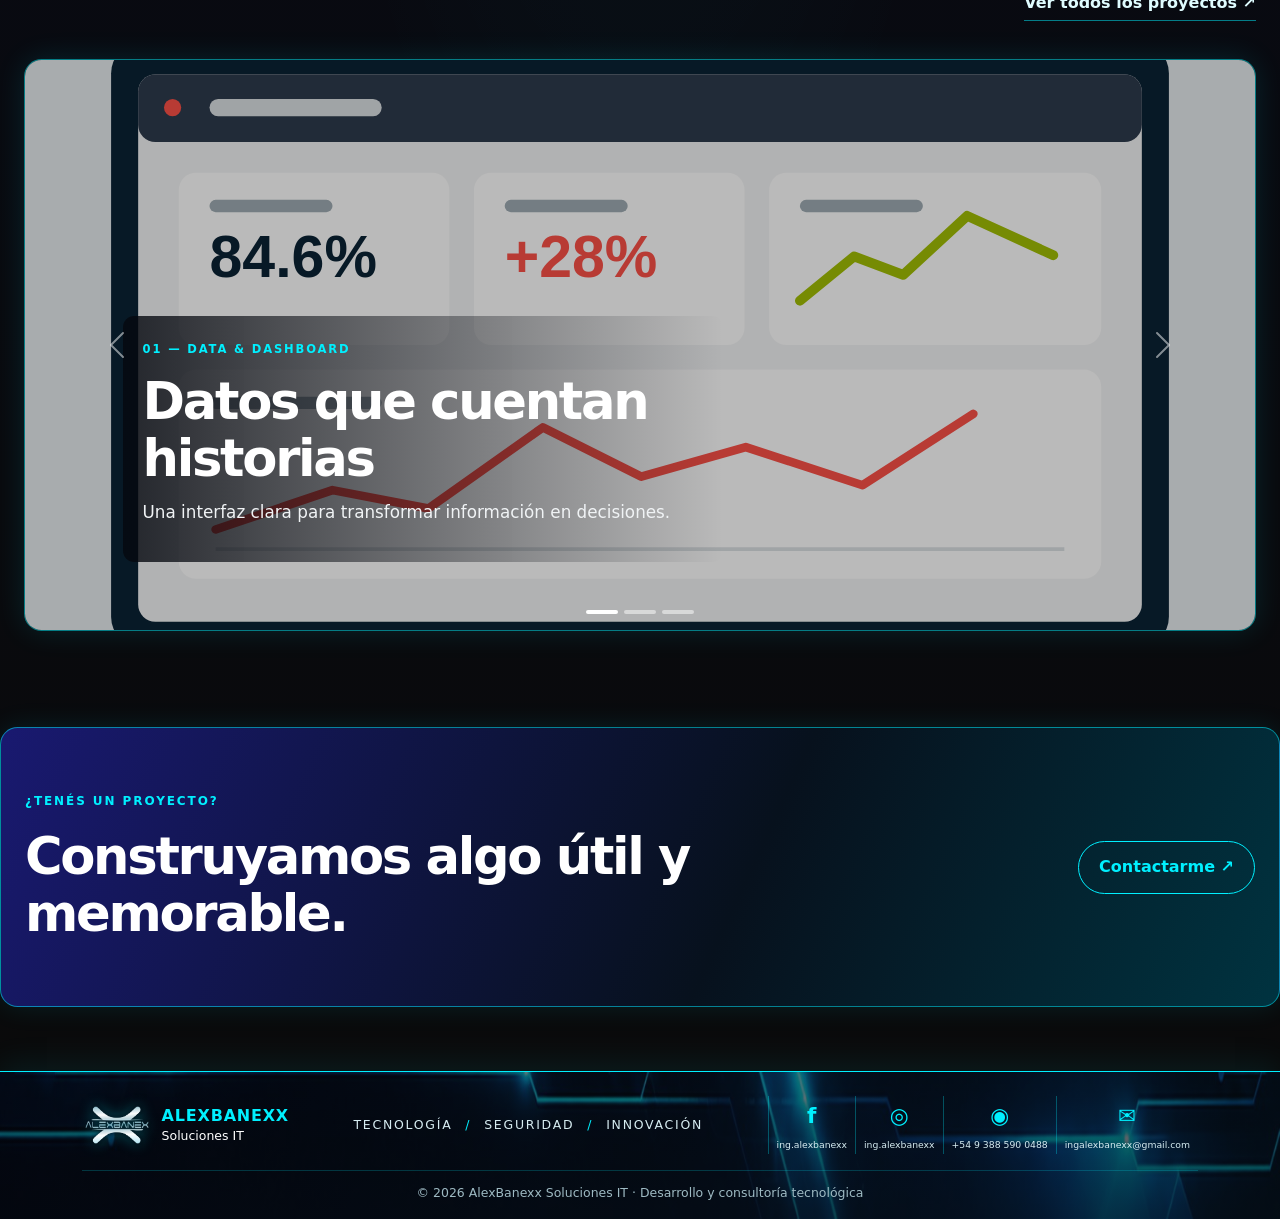
==== commit 552e2c23: "Agregamos al final unas moficiaciones en styles.css para los estilos de la unificacion del Header" ====
--- a/index.html
+++ b/index.html
@@ -13,7 +13,7 @@
       rel="stylesheet"
     />
     <link rel="icon" type="image/png" href="images/favicon.png" />
-    <link rel="stylesheet" href="css/styles.css" />
+    <link rel="stylesheet" href="./css/styles.css" />
   </head>
   <body>
     <a class="skip-link" href="#contenido">Saltar al contenido</a>
--- a/css/styles.css
+++ b/css/styles.css
@@ -1412,3 +1412,279 @@
     display: none;
   }
 }
+
+
+/* =========================================
+   HEADER UNIFICADO - ALEXBANEXX SOLUCIONES IT
+   ========================================= */
+
+.site-navbar {
+  position: sticky;
+  top: 0;
+  z-index: 1030;
+  padding: 0.7rem 0;
+
+  background:
+    linear-gradient(
+      110deg,
+      rgba(25, 25, 112, 0.97) 0%,
+      rgba(7, 19, 33, 0.98) 48%,
+      rgba(10, 10, 10, 0.98) 100%
+    );
+
+  border-bottom: 1px solid #00F0FF;
+  box-shadow: 0 5px 26px rgba(0, 240, 255, 0.15);
+  isolation: isolate;
+}
+
+/* Fondo tecnológico */
+.site-navbar::before {
+  content: "";
+  position: absolute;
+  inset: 0;
+  z-index: -1;
+
+  background:
+    url("../images/tech-background.svg")
+    center / cover no-repeat;
+
+  opacity: 0.45;
+  pointer-events: none;
+}
+
+/* Línea inferior de neón */
+.site-navbar::after {
+  content: "";
+  position: absolute;
+  left: 0;
+  right: 0;
+  bottom: 0;
+  height: 2px;
+
+  background: linear-gradient(
+    90deg,
+    transparent,
+    #00F0FF,
+    #187BFF,
+    #00F0FF,
+    transparent
+  );
+
+  box-shadow: 0 0 14px rgba(0, 240, 255, 0.6);
+  pointer-events: none;
+}
+
+/* Marca: logo y nombre */
+.site-navbar .brand-mark {
+  display: inline-flex;
+  align-items: center;
+  gap: 0.7rem;
+
+  margin-right: 1rem;
+  color: #FFFFFF;
+  font-weight: 800;
+  text-decoration: none;
+  white-space: nowrap;
+}
+
+/* Tamaño uniforme del logo */
+.site-navbar .brand-logo {
+  display: block;
+  width: 76px;
+  height: 56px;
+  object-fit: contain;
+
+  filter: drop-shadow(0 0 7px rgba(0, 240, 255, 0.35));
+}
+
+/* Nombre de la empresa */
+.site-navbar .brand-title {
+  color: #FFFFFF;
+  font-size: 1rem;
+  font-weight: 800;
+  line-height: 1.15;
+  letter-spacing: 0.03em;
+}
+
+.site-navbar .brand-title small {
+  display: block;
+  margin-top: 4px;
+
+  color: #00F0FF;
+  font-size: 0.73rem;
+  font-weight: 600;
+  letter-spacing: 0.13em;
+}
+
+/* Enlaces del menú */
+.site-navbar .nav-link {
+  padding: 0.6rem 0.7rem !important;
+
+  color: #FFFFFF;
+  font-size: 0.78rem;
+  font-weight: 600;
+  text-transform: uppercase;
+  letter-spacing: 0.05em;
+
+  border: 1px solid transparent;
+  border-radius: 5px;
+
+  transition:
+    color 0.22s ease,
+    background-color 0.22s ease,
+    border-color 0.22s ease,
+    transform 0.22s ease,
+    box-shadow 0.22s ease;
+}
+
+/* Hover, foco y sección actual */
+.site-navbar .nav-link:hover,
+.site-navbar .nav-link:focus-visible,
+.site-navbar .nav-link.active {
+  color: #00F0FF;
+  background: rgba(0, 240, 255, 0.07);
+  border-bottom-color: #00F0FF;
+  text-shadow: 0 0 10px rgba(0, 240, 255, 0.45);
+}
+
+.site-navbar .nav-link:active {
+  color: #FFFFFF;
+  background: #191970;
+  transform: scale(0.97);
+}
+
+/* Botón hamburguesa */
+.site-navbar .navbar-toggler {
+  padding: 0.4rem 0.6rem;
+  border: 1px solid #00F0FF;
+  box-shadow: none;
+}
+
+.site-navbar .navbar-toggler:focus {
+  box-shadow: 0 0 0 0.2rem rgba(0, 240, 255, 0.25);
+}
+
+/* Icono hamburguesa visible sobre fondo oscuro */
+.site-navbar .navbar-toggler-icon {
+  filter: brightness(0) saturate(100%)
+    invert(78%) sepia(91%) saturate(1200%)
+    hue-rotate(130deg) brightness(105%);
+}
+
+/* Redes sociales */
+.site-navbar .header-social {
+  display: flex;
+  align-items: center;
+  gap: 0.35rem;
+
+  margin-left: 0.8rem;
+  padding-left: 0.8rem;
+  border-left: 1px solid rgba(0, 240, 255, 0.4);
+}
+
+.site-navbar .header-social a {
+  display: flex;
+  flex-direction: column;
+  align-items: center;
+  justify-content: center;
+
+  min-width: 36px;
+  padding: 5px 6px;
+  border-radius: 7px;
+
+  color: #00F0FF;
+  font-size: 1.1rem;
+  font-weight: 800;
+  line-height: 1.1;
+  text-decoration: none;
+
+  transition:
+    color 0.22s ease,
+    background-color 0.22s ease,
+    transform 0.22s ease,
+    box-shadow 0.22s ease;
+}
+
+.site-navbar .header-social a span {
+  display: none;
+}
+
+.site-navbar .header-social a:hover,
+.site-navbar .header-social a:focus-visible {
+  color: #FFFFFF;
+  background: rgba(0, 240, 255, 0.1);
+  box-shadow: 0 0 14px rgba(0, 240, 255, 0.3);
+  transform: translateY(-2px);
+}
+
+/* Tablet y pantallas intermedias */
+@media (max-width: 1199.98px) {
+  .site-navbar .header-social {
+    margin-left: 0.4rem;
+    padding-left: 0.4rem;
+  }
+
+  .site-navbar .brand-logo {
+    width: 66px;
+    height: 50px;
+  }
+
+  .site-navbar .brand-title {
+    font-size: 0.92rem;
+  }
+}
+
+/* Celulares */
+@media (max-width: 991.98px) {
+  .site-navbar .navbar-collapse {
+    padding-top: 0.8rem;
+  }
+
+  .site-navbar .navbar-nav {
+    align-items: stretch !important;
+  }
+
+  .site-navbar .nav-link {
+    padding: 0.7rem 0.8rem !important;
+  }
+
+  .site-navbar .header-social {
+    justify-content: flex-start;
+    margin: 0.8rem 0 0;
+    padding: 0.7rem 0 0;
+    border-left: 0;
+    border-top: 1px solid rgba(0, 240, 255, 0.35);
+  }
+
+  .site-navbar .header-social a {
+    flex-direction: row;
+    gap: 0.4rem;
+  }
+
+  .site-navbar .header-social a span {
+    display: inline;
+    font-size: 0.7rem;
+    font-weight: 400;
+  }
+}
+
+@media (max-width: 480px) {
+  .site-navbar .brand-logo {
+    width: 52px;
+    height: 42px;
+  }
+
+  .site-navbar .brand-mark {
+    gap: 0.45rem;
+    margin-right: 0.4rem;
+  }
+
+  .site-navbar .brand-title {
+    font-size: 0.83rem;
+  }
+
+  .site-navbar .brand-title small {
+    font-size: 0.66rem;
+  }
+}
+
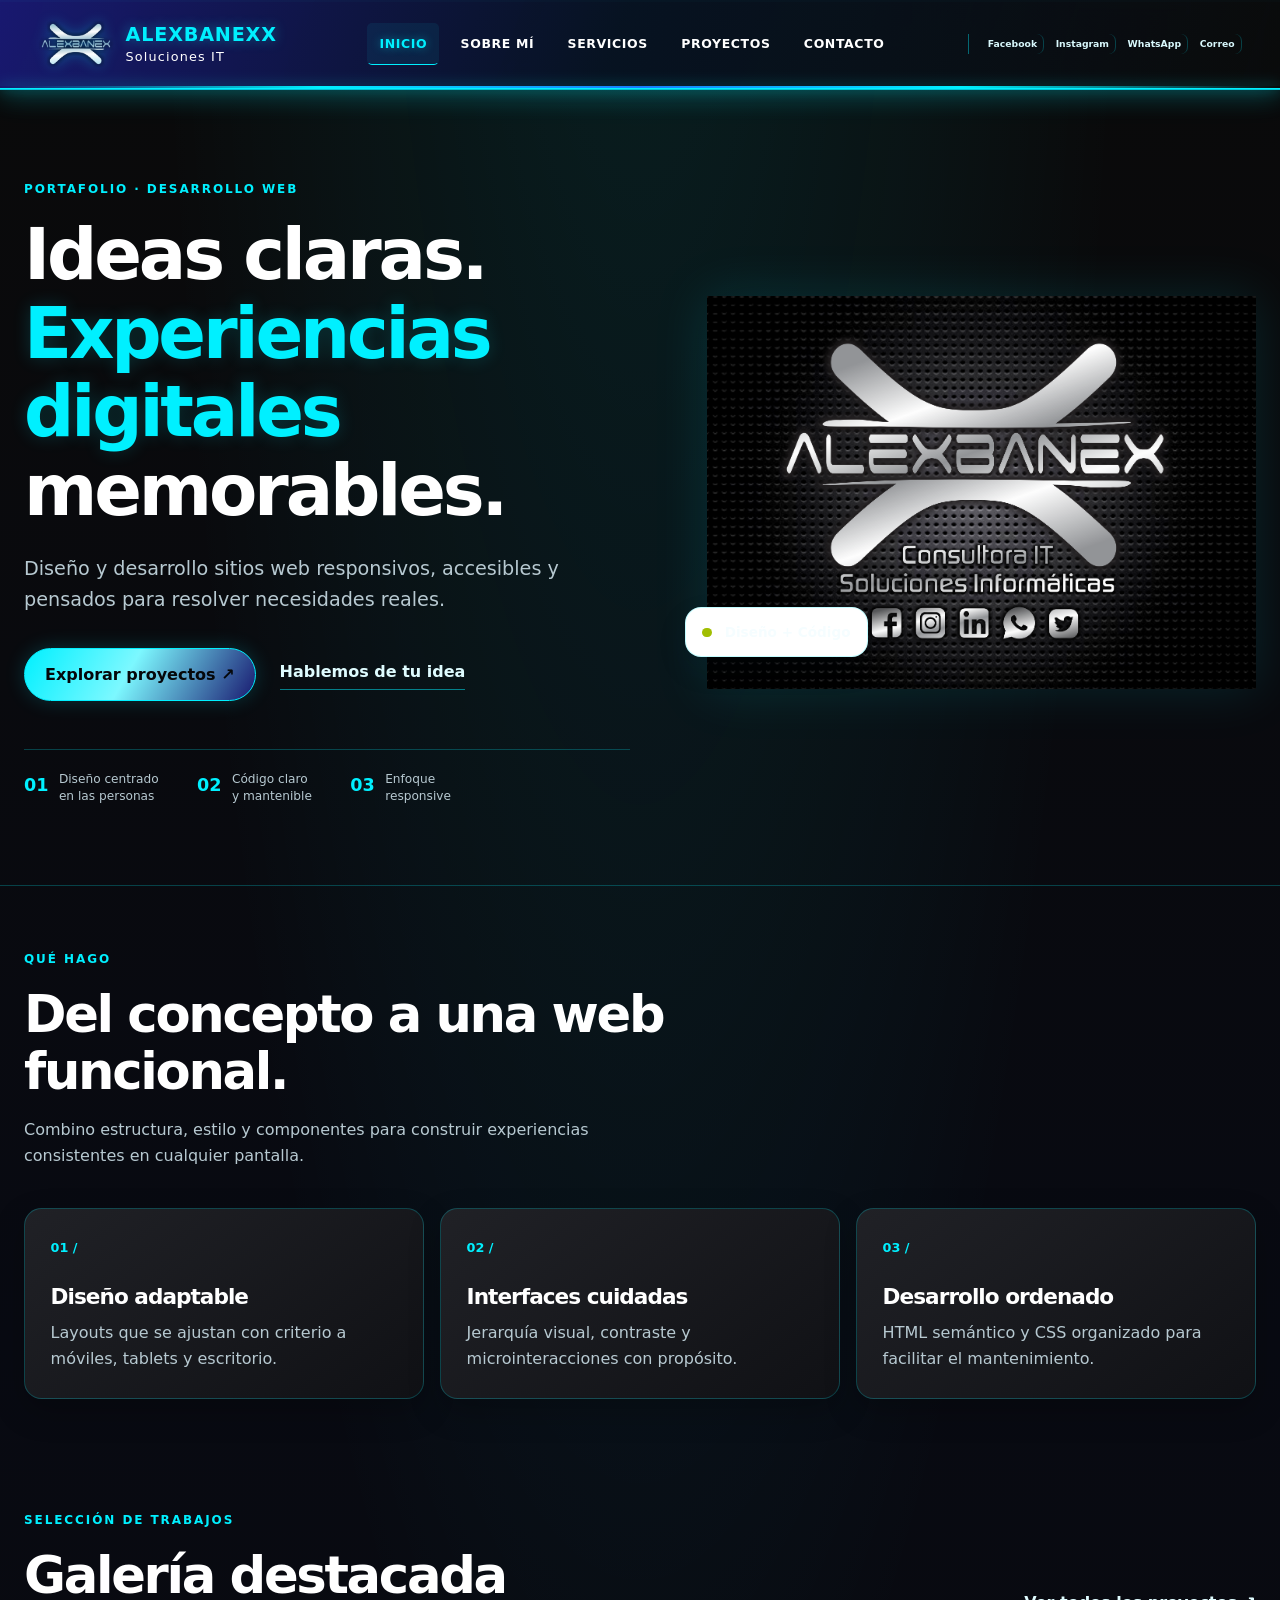
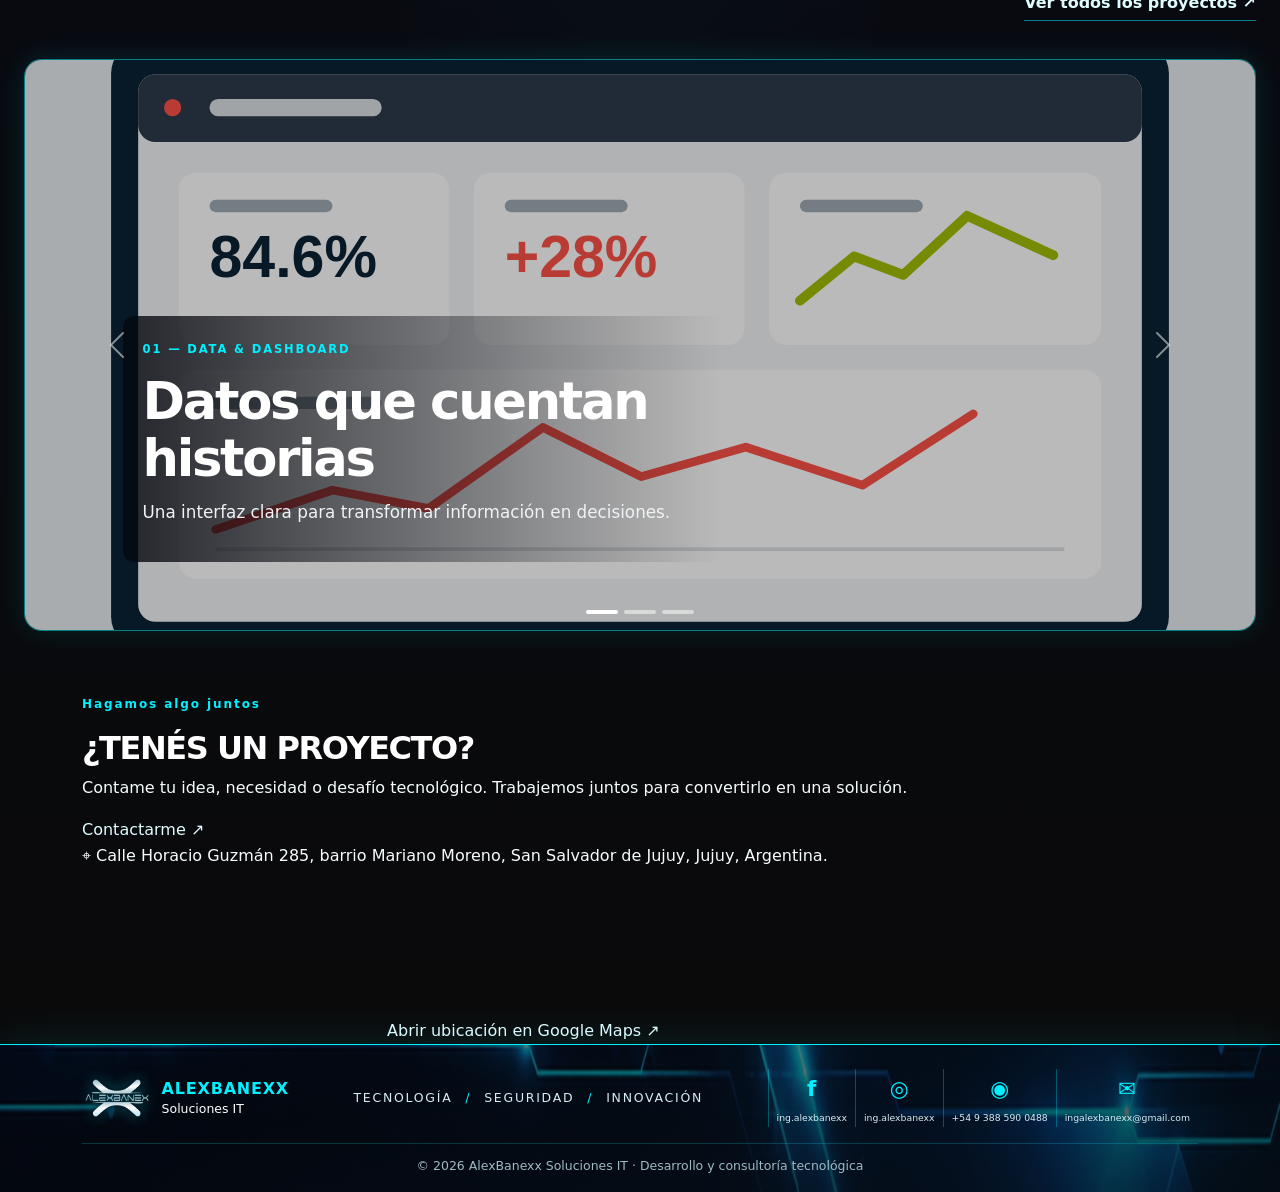
==== commit 48394030: "Incluir el mapa de ubicacion en index.html en la seccion al final del main" ====
--- a/index.html
+++ b/index.html
@@ -278,14 +278,52 @@
         </div>
       </section>
 
-      <section class="cta-band section-wrap">
-        <div>
-          <p class="eyebrow">¿TENÉS UN PROYECTO?</p>
-          <h2>Construyamos algo útil y memorable.</h2>
-        </div>
-        <a class="btn btn-light-outline" href="pages/contacto.html"
-          >Contactarme <span aria-hidden="true">↗</span></a
-        >
+      <!-- CTA: ¿TENÉS UN PROYECTO? -->
+      <section class="section project-contact" id="contacto-rapido">
+        <div class="container project-contact__grid">
+          <!-- Texto y botón, agrupados verticalmente -->
+          <div class="project-contact__content">
+            <p class="eyebrow">Hagamos algo juntos</p>
+
+            <h2>¿TENÉS UN PROYECTO?</h2>
+
+            <p>
+              Contame tu idea, necesidad o desafío tecnológico. Trabajemos
+              juntos para convertirlo en una solución.
+            </p>
+
+            <a class="btn-neon" href="pages/contacto.html">
+              Contactarme <span aria-hidden="true">↗</span>
+            </a>
+
+            <p class="project-contact__address">
+              <span aria-hidden="true">⌖</span>
+              Calle Horacio Guzmán 285, barrio Mariano Moreno, San Salvador de
+              Jujuy, Jujuy, Argentina.
+            </p>
+          </div>
+
+          <!-- Mapa a la derecha -->
+          <div class="map-card">
+            <iframe
+              title="Ubicación de AlexBanexx Soluciones IT en San Salvador de Jujuy"
+              src="https://maps.google.com/maps?q=Calle%20Horacio%20Guzman%20285%2C%20Barrio%20Mariano%20Moreno%2C%20San%20Salvador%20de%20Jujuy%2C%20Jujuy%2C%20Argentina&output=embed"
+              loading="lazy"
+              referrerpolicy="no-referrer-when-downgrade"
+              allowfullscreen
+            >
+            </iframe>
+
+            <a
+              class="map-card__link"
+              href="https://www.google.com/maps/search/?api=1&query=Calle%20Horacio%20Guzman%20285%2C%20Barrio%20Mariano%20Moreno%2C%20San%20Salvador%20de%20Jujuy%2C%20Jujuy%2C%20Argentina"
+              target="_blank"
+              rel="noopener noreferrer"
+            >
+              Abrir ubicación en Google Maps ↗
+            </a>
+          </div>
+        </div>
       </section>
     </main>
     <footer class="site-footer">
